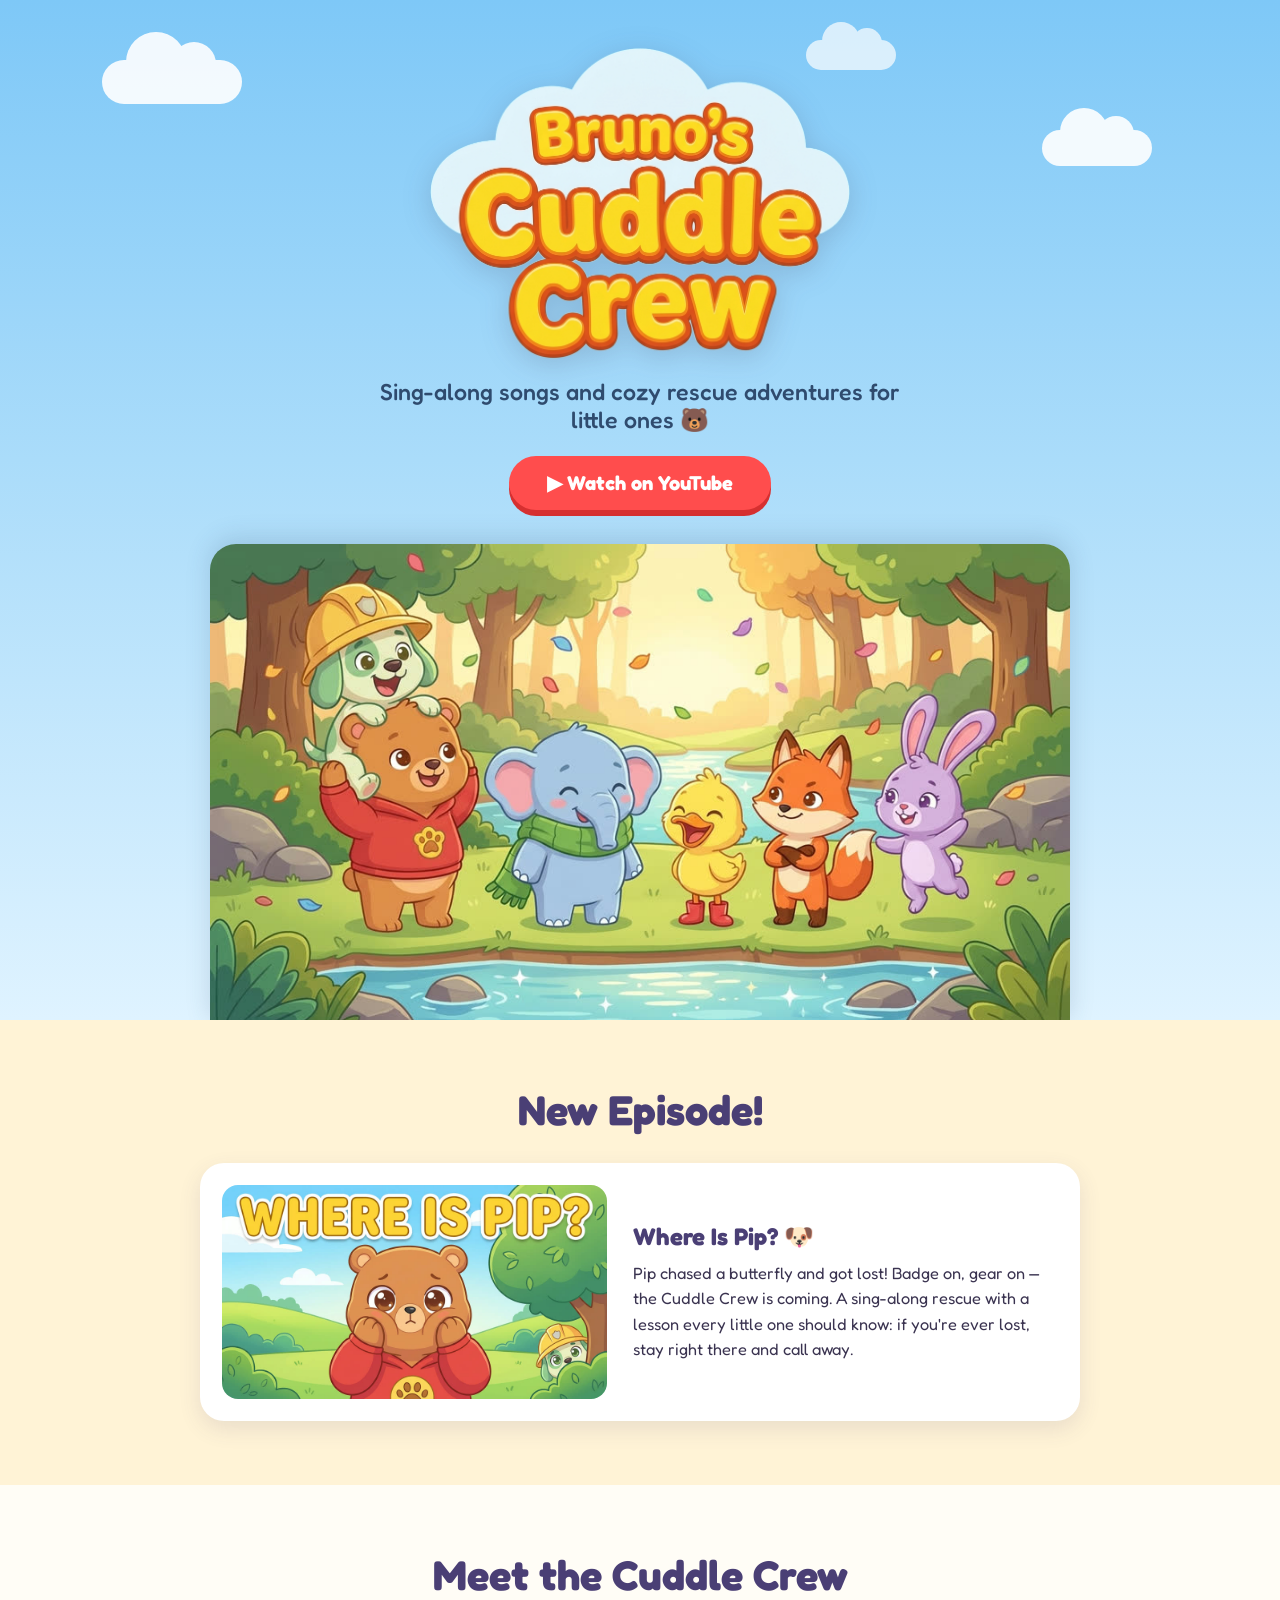
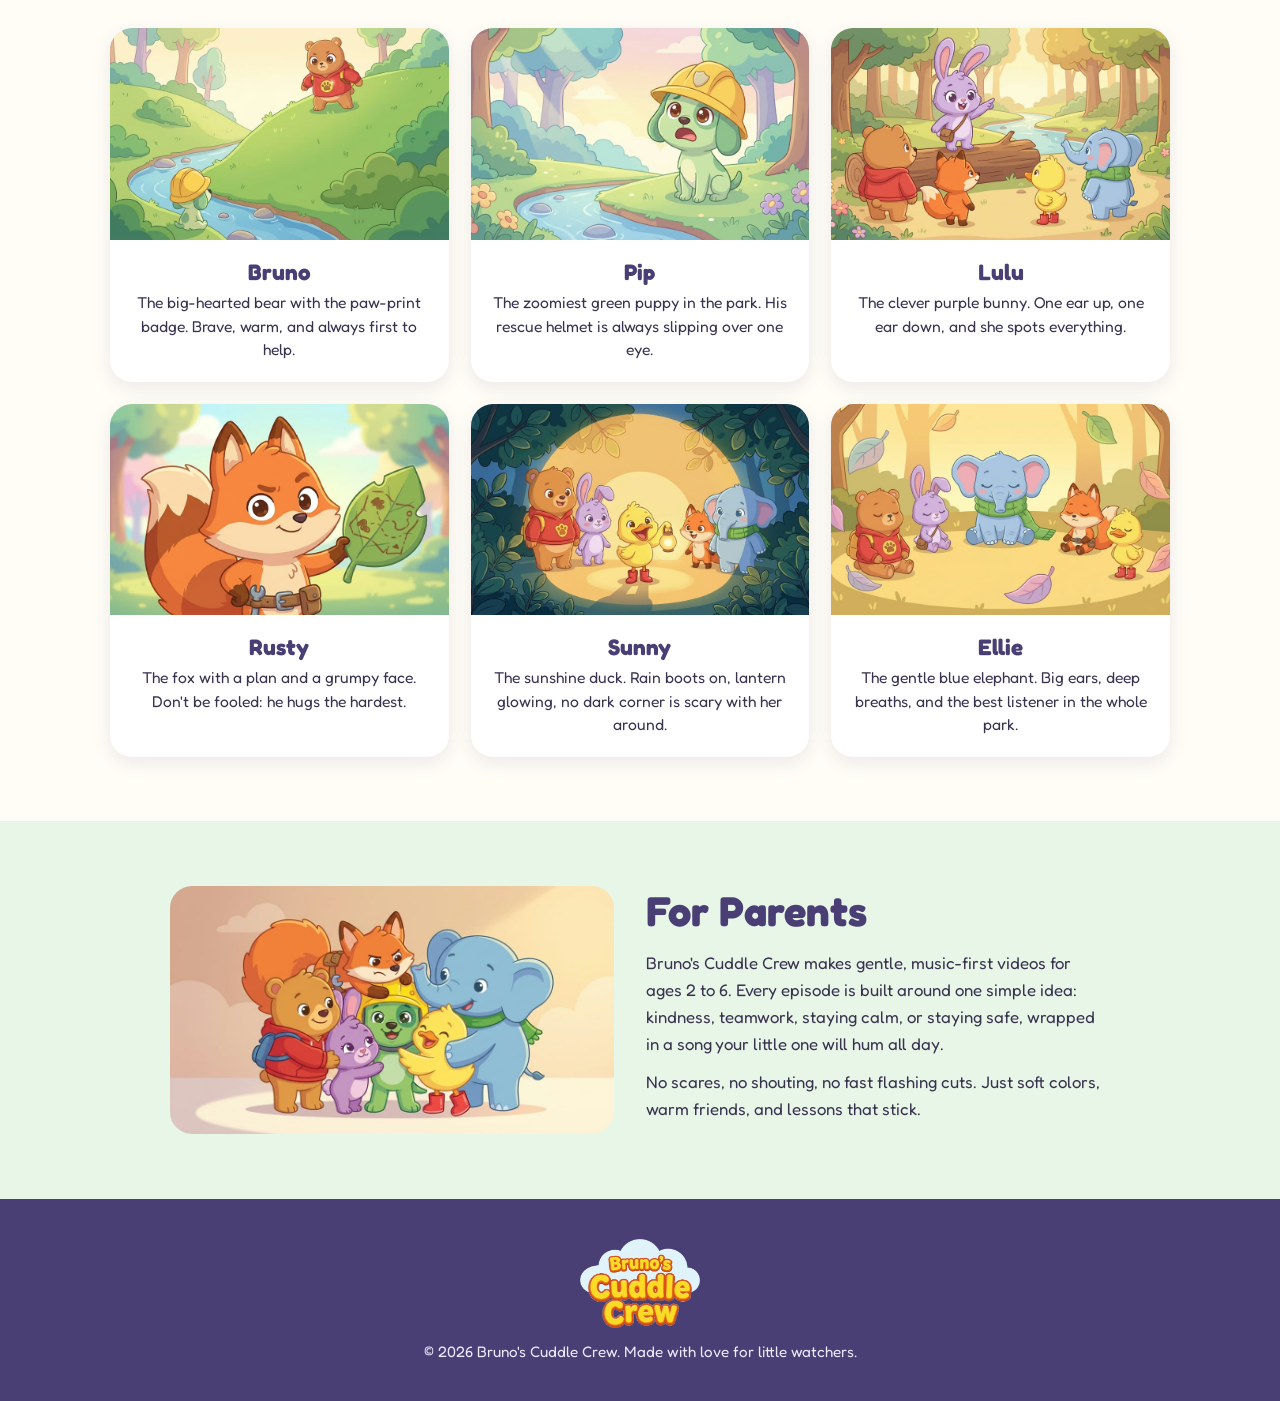
==== index.html @ 0795ad8c "Bruno's Cuddle Crew one-page site v1" ====
<!DOCTYPE html>
<html lang="en">
<head>
<meta charset="UTF-8">
<meta name="viewport" content="width=device-width, initial-scale=1.0">
<title>Bruno's Cuddle Crew — Songs & Adventures for Little Ones</title>
<meta name="description" content="Bruno's Cuddle Crew: sing-along songs and cozy rescue adventures for preschoolers. Meet Bruno, Pip, Lulu, Rusty, Sunny and Ellie!">
<meta property="og:title" content="Bruno's Cuddle Crew">
<meta property="og:description" content="Sing-along songs and cozy adventures for little ones.">
<meta property="og:image" content="https://brunoscuddlecrew.com/assets/hero.jpg">
<meta property="og:url" content="https://brunoscuddlecrew.com">
<link rel="icon" type="image/png" href="assets/logo.png">
<link rel="preconnect" href="https://fonts.googleapis.com">
<link rel="preconnect" href="https://fonts.gstatic.com" crossorigin>
<link href="https://fonts.googleapis.com/css2?family=Fredoka:wght@400;500;600;700&display=swap" rel="stylesheet">
<link rel="stylesheet" href="style.css">
</head>
<body>

<header class="hero">
  <div class="clouds" aria-hidden="true">
    <span class="cloud c1"></span><span class="cloud c2"></span><span class="cloud c3"></span>
  </div>
  <img class="hero-logo" src="assets/logo.png" alt="Bruno's Cuddle Crew logo">
  <p class="tagline">Sing-along songs and cozy rescue adventures for little ones 🐻</p>
  <a class="btn-yt" id="yt-link" href="https://www.youtube.com" target="_blank" rel="noopener">
    ▶ Watch on YouTube
  </a>
  <img class="hero-crew" src="assets/hero.jpg" alt="Bruno, Pip, Lulu, Rusty, Sunny and Ellie standing together by the stream">
</header>

<main>
  <section class="watch">
    <h2>New Episode!</h2>
    <a class="ep-card" id="ep1-link" href="https://www.youtube.com" target="_blank" rel="noopener">
      <img src="assets/ep1_thumb.jpg" alt="Where Is Pip? episode thumbnail">
      <div class="ep-info">
        <h3>Where Is Pip? 🐶</h3>
        <p>Pip chased a butterfly and got lost! Badge on, gear on — the Cuddle Crew is coming. A sing-along rescue with a lesson every little one should know: if you're ever lost, stay right there and call away.</p>
      </div>
    </a>
  </section>

  <section class="crew">
    <h2>Meet the Cuddle Crew</h2>
    <div class="cards">
      <div class="card"><img src="assets/bruno.jpg" alt="Bruno the bear"><h3>Bruno</h3><p>The big-hearted bear with the paw-print badge. Brave, warm, and always first to help.</p></div>
      <div class="card"><img src="assets/pip.jpg" alt="Pip the puppy"><h3>Pip</h3><p>The zoomiest green puppy in the park. His rescue helmet is always slipping over one eye.</p></div>
      <div class="card"><img src="assets/lulu.jpg" alt="Lulu the bunny"><h3>Lulu</h3><p>The clever purple bunny. One ear up, one ear down, and she spots everything.</p></div>
      <div class="card"><img src="assets/rusty.jpg" alt="Rusty the fox"><h3>Rusty</h3><p>The fox with a plan and a grumpy face. Don't be fooled: he hugs the hardest.</p></div>
      <div class="card"><img src="assets/sunny.jpg" alt="Sunny the duck"><h3>Sunny</h3><p>The sunshine duck. Rain boots on, lantern glowing, no dark corner is scary with her around.</p></div>
      <div class="card"><img src="assets/ellie.jpg" alt="Ellie the elephant"><h3>Ellie</h3><p>The gentle blue elephant. Big ears, deep breaths, and the best listener in the whole park.</p></div>
    </div>
  </section>

  <section class="parents">
    <div class="parents-inner">
      <img src="assets/hug.jpg" alt="The whole crew in a big group hug">
      <div>
        <h2>For Parents</h2>
        <p>Bruno's Cuddle Crew makes gentle, music-first videos for ages 2 to 6. Every episode is built around one simple idea: kindness, teamwork, staying calm, or staying safe, wrapped in a song your little one will hum all day.</p>
        <p>No scares, no shouting, no fast flashing cuts. Just soft colors, warm friends, and lessons that stick.</p>
      </div>
    </div>
  </section>
</main>

<footer>
  <img src="assets/logo.png" alt="" class="foot-logo">
  <p>© 2026 Bruno's Cuddle Crew. Made with love for little watchers.</p>
</footer>

</body>
</html>
---- style.css ----
* { margin: 0; padding: 0; box-sizing: border-box; }

body {
  font-family: 'Fredoka', sans-serif;
  color: #3a3350;
  background: #fffdf6;
}

h2 {
  font-size: clamp(1.8rem, 4vw, 2.6rem);
  font-weight: 700;
  text-align: center;
  color: #4a3f75;
  margin-bottom: 28px;
}

/* Hero */
.hero {
  position: relative;
  overflow: hidden;
  text-align: center;
  padding: 48px 20px 0;
  background: linear-gradient(180deg, #7ec8f7 0%, #aadcfa 45%, #dff3ff 100%);
}

.cloud {
  position: absolute;
  background: #fff;
  border-radius: 100px;
  opacity: .9;
}
.cloud::before, .cloud::after {
  content: '';
  position: absolute;
  background: #fff;
  border-radius: 50%;
}
.c1 { width: 140px; height: 44px; top: 60px; left: 8%; }
.c1::before { width: 60px; height: 60px; top: -28px; left: 24px; }
.c1::after { width: 44px; height: 44px; top: -18px; left: 70px; }
.c2 { width: 110px; height: 36px; top: 130px; right: 10%; }
.c2::before { width: 48px; height: 48px; top: -22px; left: 18px; }
.c2::after { width: 36px; height: 36px; top: -14px; left: 56px; }
.c3 { width: 90px; height: 30px; top: 40px; right: 30%; opacity: .7; }
.c3::before { width: 38px; height: 38px; top: -18px; left: 16px; }
.c3::after { width: 30px; height: 30px; top: -12px; left: 46px; }

.hero-logo {
  position: relative;
  width: min(420px, 78vw);
  filter: drop-shadow(0 6px 14px rgba(58, 51, 80, .18));
}

.tagline {
  position: relative;
  font-size: clamp(1.1rem, 2.6vw, 1.45rem);
  font-weight: 500;
  color: #2f4b6e;
  margin: 14px auto 22px;
  max-width: 560px;
}

.btn-yt {
  position: relative;
  display: inline-block;
  background: #ff4d4d;
  color: #fff;
  text-decoration: none;
  font-weight: 700;
  font-size: 1.25rem;
  padding: 15px 38px;
  border-radius: 999px;
  box-shadow: 0 6px 0 #d63030;
  transition: transform .12s, box-shadow .12s;
}
.btn-yt:hover { transform: translateY(2px); box-shadow: 0 4px 0 #d63030; }

.hero-crew {
  position: relative;
  display: block;
  width: min(860px, 94vw);
  margin: 34px auto -4px;
  border-radius: 26px 26px 0 0;
  box-shadow: 0 -6px 24px rgba(47, 75, 110, .18);
}

/* Watch */
.watch { padding: 64px 20px; background: #fff3d6; }
.ep-card {
  display: flex;
  gap: 26px;
  align-items: center;
  max-width: 880px;
  margin: 0 auto;
  background: #fff;
  border-radius: 24px;
  padding: 22px;
  text-decoration: none;
  color: inherit;
  box-shadow: 0 8px 22px rgba(74, 63, 117, .12);
  transition: transform .15s;
}
.ep-card:hover { transform: scale(1.015); }
.ep-card img { width: 46%; border-radius: 16px; }
.ep-info h3 { font-size: 1.5rem; color: #4a3f75; margin-bottom: 10px; }
.ep-info p { font-size: 1.02rem; line-height: 1.55; }

/* Crew cards */
.crew { padding: 64px 20px; }
.cards {
  display: grid;
  grid-template-columns: repeat(auto-fit, minmax(250px, 1fr));
  gap: 22px;
  max-width: 1060px;
  margin: 0 auto;
}
.card {
  background: #fff;
  border-radius: 22px;
  overflow: hidden;
  box-shadow: 0 6px 18px rgba(74, 63, 117, .10);
  text-align: center;
  padding-bottom: 20px;
}
.card img { width: 100%; aspect-ratio: 16/10; object-fit: cover; }
.card h3 { font-size: 1.4rem; color: #4a3f75; margin: 14px 0 6px; }
.card p { font-size: .98rem; line-height: 1.5; padding: 0 18px; }

/* Parents */
.parents { padding: 64px 20px; background: #e8f6e8; }
.parents-inner {
  display: flex;
  gap: 32px;
  align-items: center;
  max-width: 940px;
  margin: 0 auto;
  flex-wrap: wrap;
}
.parents-inner img {
  width: min(380px, 100%);
  border-radius: 22px;
  flex: 1 1 300px;
}
.parents-inner div { flex: 1 1 320px; }
.parents-inner h2 { text-align: left; margin-bottom: 14px; }
.parents-inner p { font-size: 1.05rem; line-height: 1.6; margin-bottom: 12px; }

/* Footer */
footer {
  text-align: center;
  padding: 40px 20px;
  background: #4a3f75;
  color: #efeafd;
}
.foot-logo { width: 120px; margin-bottom: 10px; }
footer p { font-size: .95rem; }

@media (max-width: 640px) {
  .ep-card { flex-direction: column; }
  .ep-card img { width: 100%; }
}
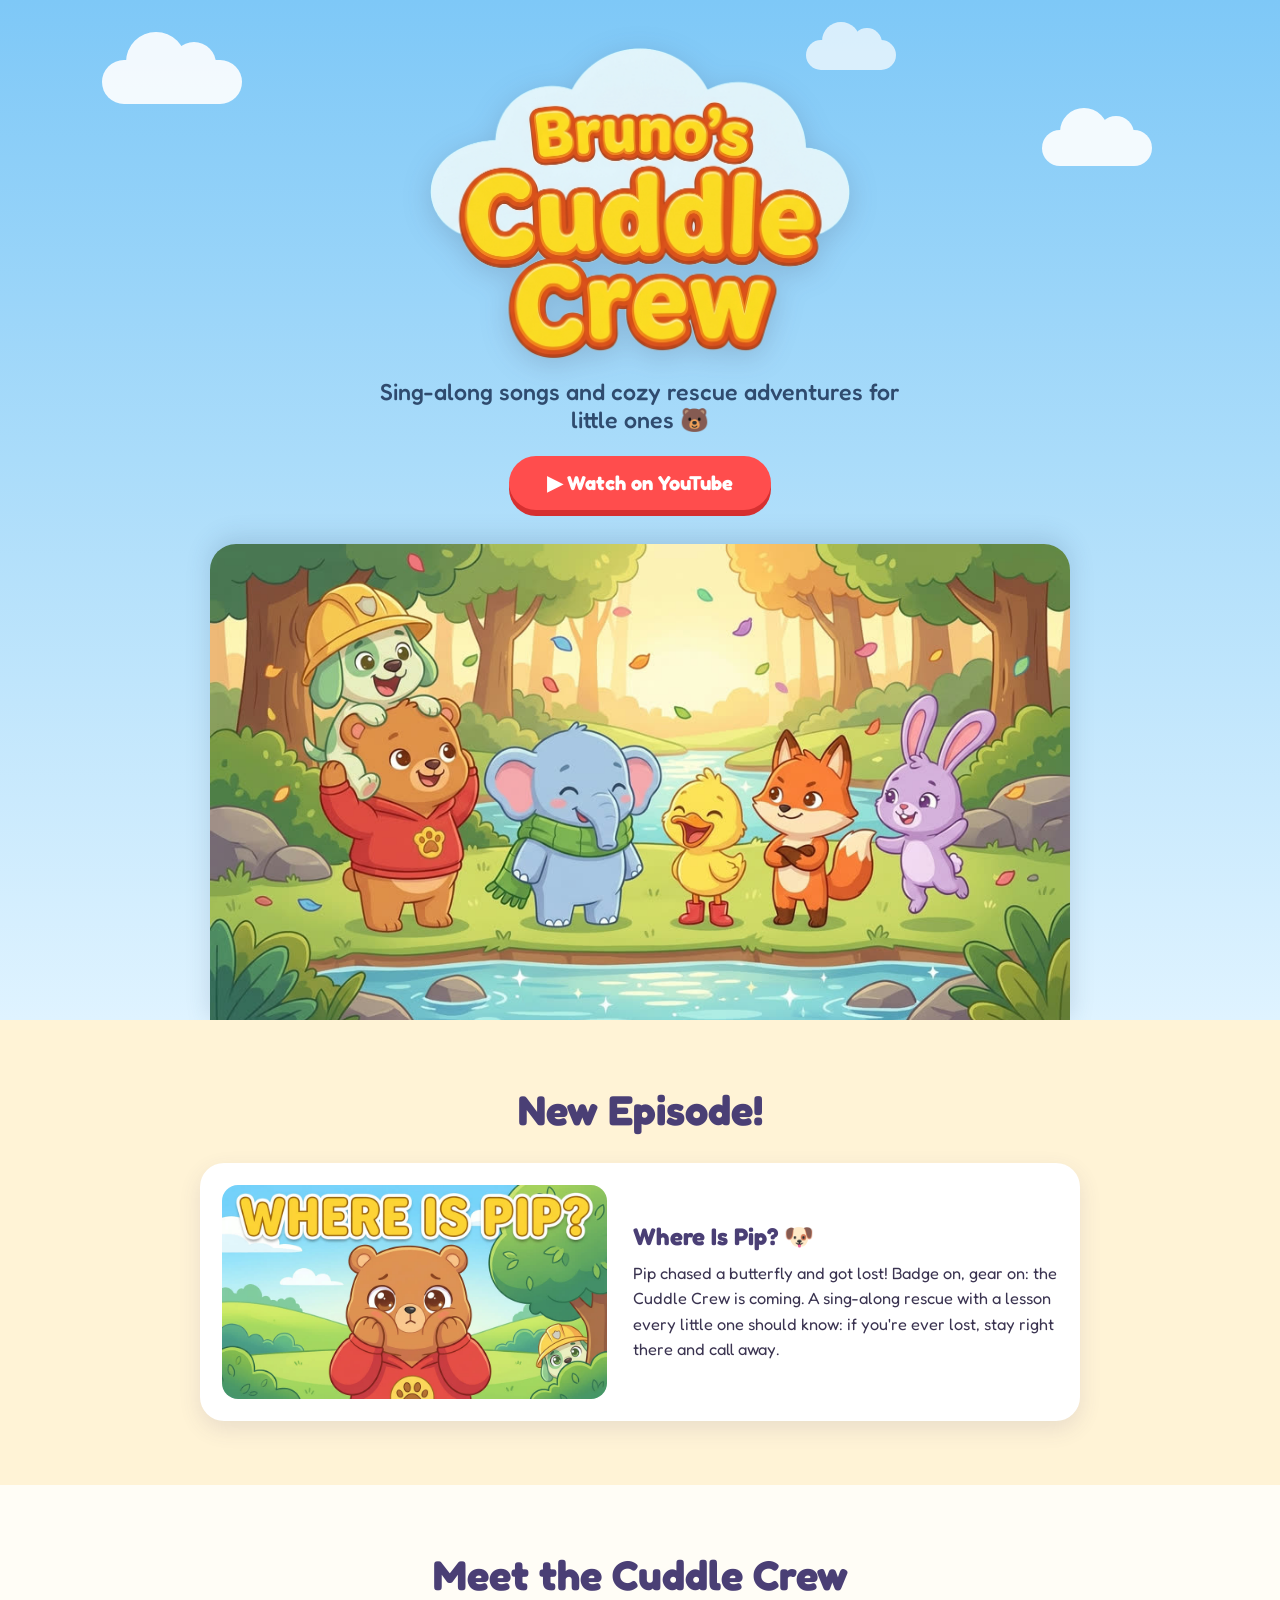
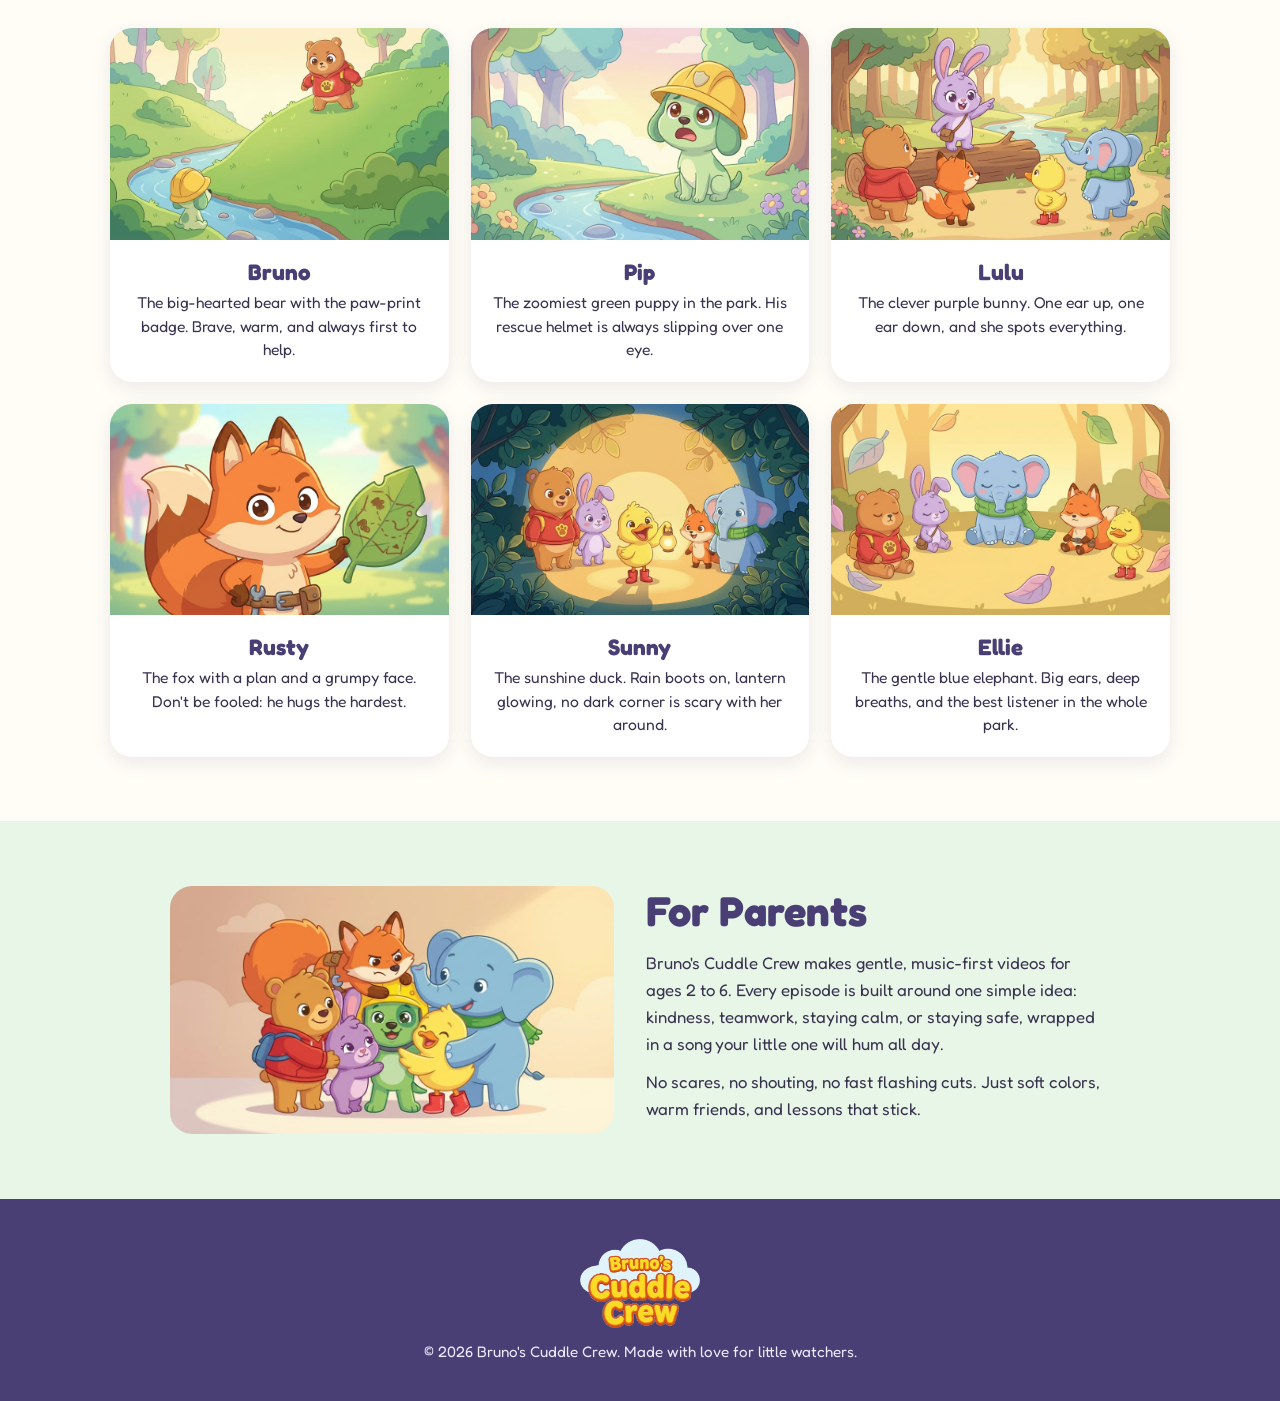
==== commit c39fdba5: "Add CNAME for brunoscuddlecrew.com, copy fix" ====
--- a/index.html
+++ b/index.html
@@ -23,7 +23,7 @@
   </div>
   <img class="hero-logo" src="assets/logo.png" alt="Bruno's Cuddle Crew logo">
   <p class="tagline">Sing-along songs and cozy rescue adventures for little ones 🐻</p>
-  <a class="btn-yt" id="yt-link" href="https://www.youtube.com" target="_blank" rel="noopener">
+  <a class="btn-yt" id="yt-link" href="https://www.youtube.com/@BrunosCuddleCrew" target="_blank" rel="noopener">
     ▶ Watch on YouTube
   </a>
   <img class="hero-crew" src="assets/hero.jpg" alt="Bruno, Pip, Lulu, Rusty, Sunny and Ellie standing together by the stream">
@@ -32,11 +32,11 @@
 <main>
   <section class="watch">
     <h2>New Episode!</h2>
-    <a class="ep-card" id="ep1-link" href="https://www.youtube.com" target="_blank" rel="noopener">
+    <a class="ep-card" id="ep1-link" href="https://www.youtube.com/@BrunosCuddleCrew" target="_blank" rel="noopener">
       <img src="assets/ep1_thumb.jpg" alt="Where Is Pip? episode thumbnail">
       <div class="ep-info">
         <h3>Where Is Pip? 🐶</h3>
-        <p>Pip chased a butterfly and got lost! Badge on, gear on — the Cuddle Crew is coming. A sing-along rescue with a lesson every little one should know: if you're ever lost, stay right there and call away.</p>
+        <p>Pip chased a butterfly and got lost! Badge on, gear on: the Cuddle Crew is coming. A sing-along rescue with a lesson every little one should know: if you're ever lost, stay right there and call away.</p>
       </div>
     </a>
   </section>
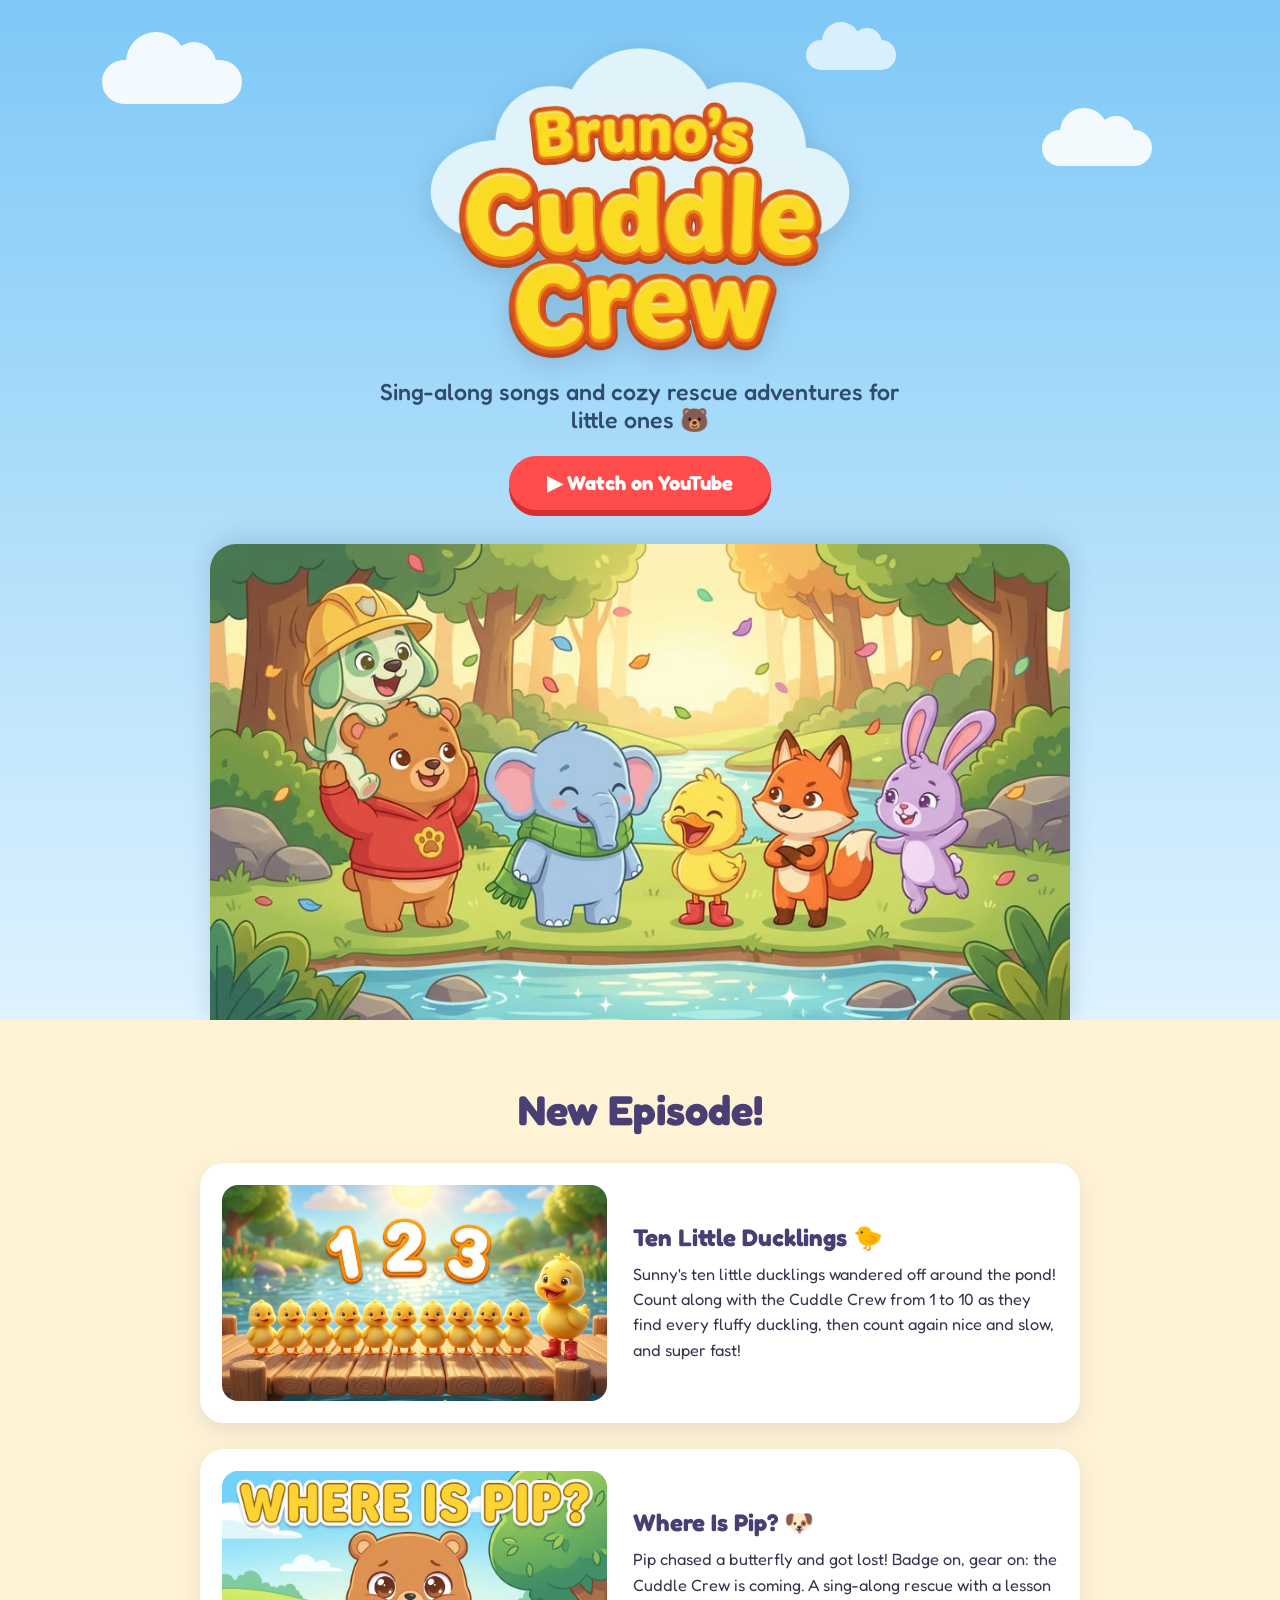
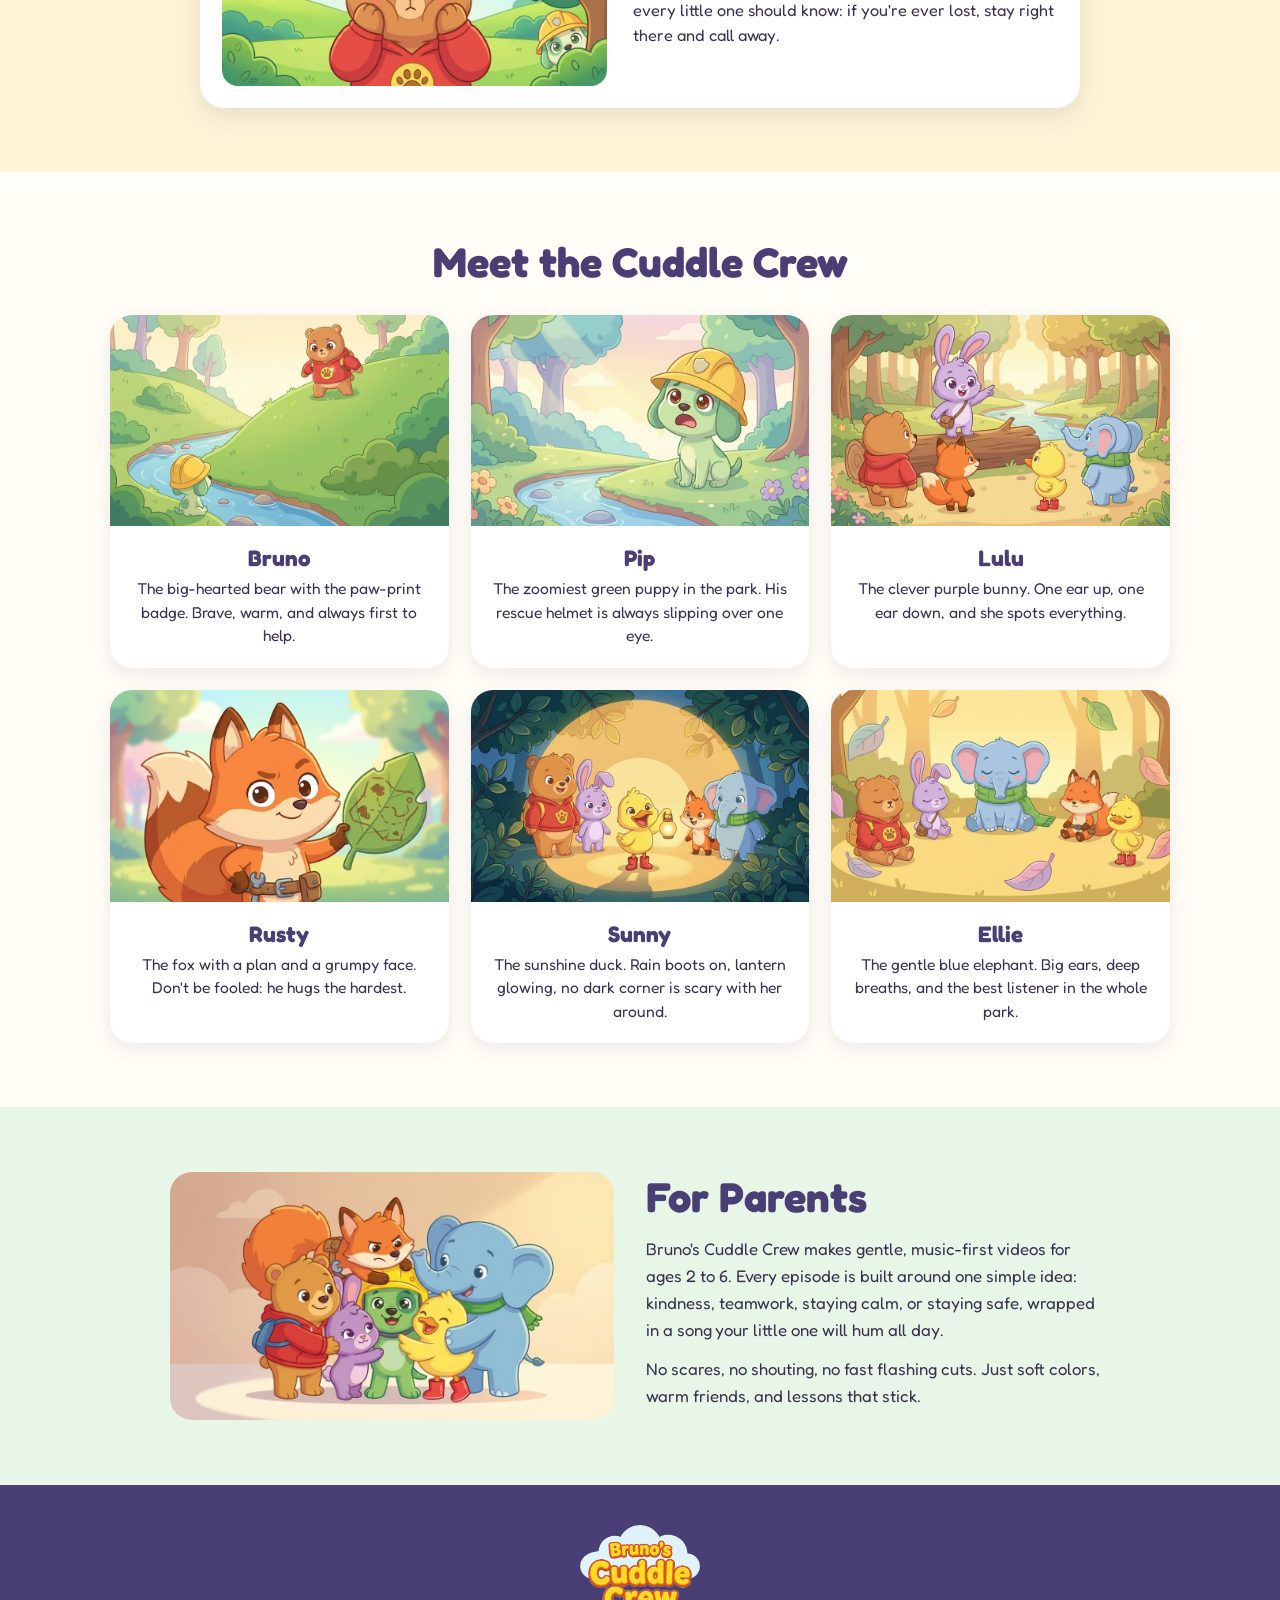
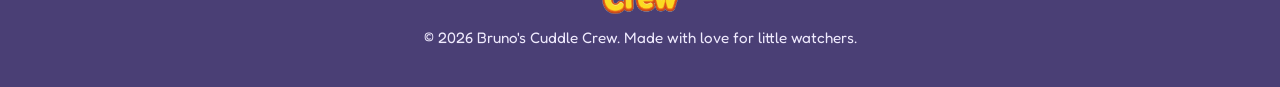
==== commit 4e42a964: "Add Ten Little Ducklings episode card, link Where Is Pip to its video" ====
--- a/index.html
+++ b/index.html
@@ -32,7 +32,14 @@
 <main>
   <section class="watch">
     <h2>New Episode!</h2>
-    <a class="ep-card" id="ep1-link" href="https://www.youtube.com/@BrunosCuddleCrew" target="_blank" rel="noopener">
+    <a class="ep-card" id="ep2-link" href="https://youtu.be/UsX-6YRcGUA" target="_blank" rel="noopener">
+      <img src="assets/ducklings_thumb.jpg" alt="Ten Little Ducklings episode thumbnail">
+      <div class="ep-info">
+        <h3>Ten Little Ducklings 🐤</h3>
+        <p>Sunny's ten little ducklings wandered off around the pond! Count along with the Cuddle Crew from 1 to 10 as they find every fluffy duckling, then count again nice and slow, and super fast!</p>
+      </div>
+    </a>
+    <a class="ep-card" id="ep1-link" href="https://youtu.be/b7LhZyngtzA" target="_blank" rel="noopener">
       <img src="assets/ep1_thumb.jpg" alt="Where Is Pip? episode thumbnail">
       <div class="ep-info">
         <h3>Where Is Pip? 🐶</h3>
--- a/style.css
+++ b/style.css
@@ -101,6 +101,7 @@
   transition: transform .15s;
 }
 .ep-card:hover { transform: scale(1.015); }
+.ep-card + .ep-card { margin-top: 26px; }
 .ep-card img { width: 46%; border-radius: 16px; }
 .ep-info h3 { font-size: 1.5rem; color: #4a3f75; margin-bottom: 10px; }
 .ep-info p { font-size: 1.02rem; line-height: 1.55; }
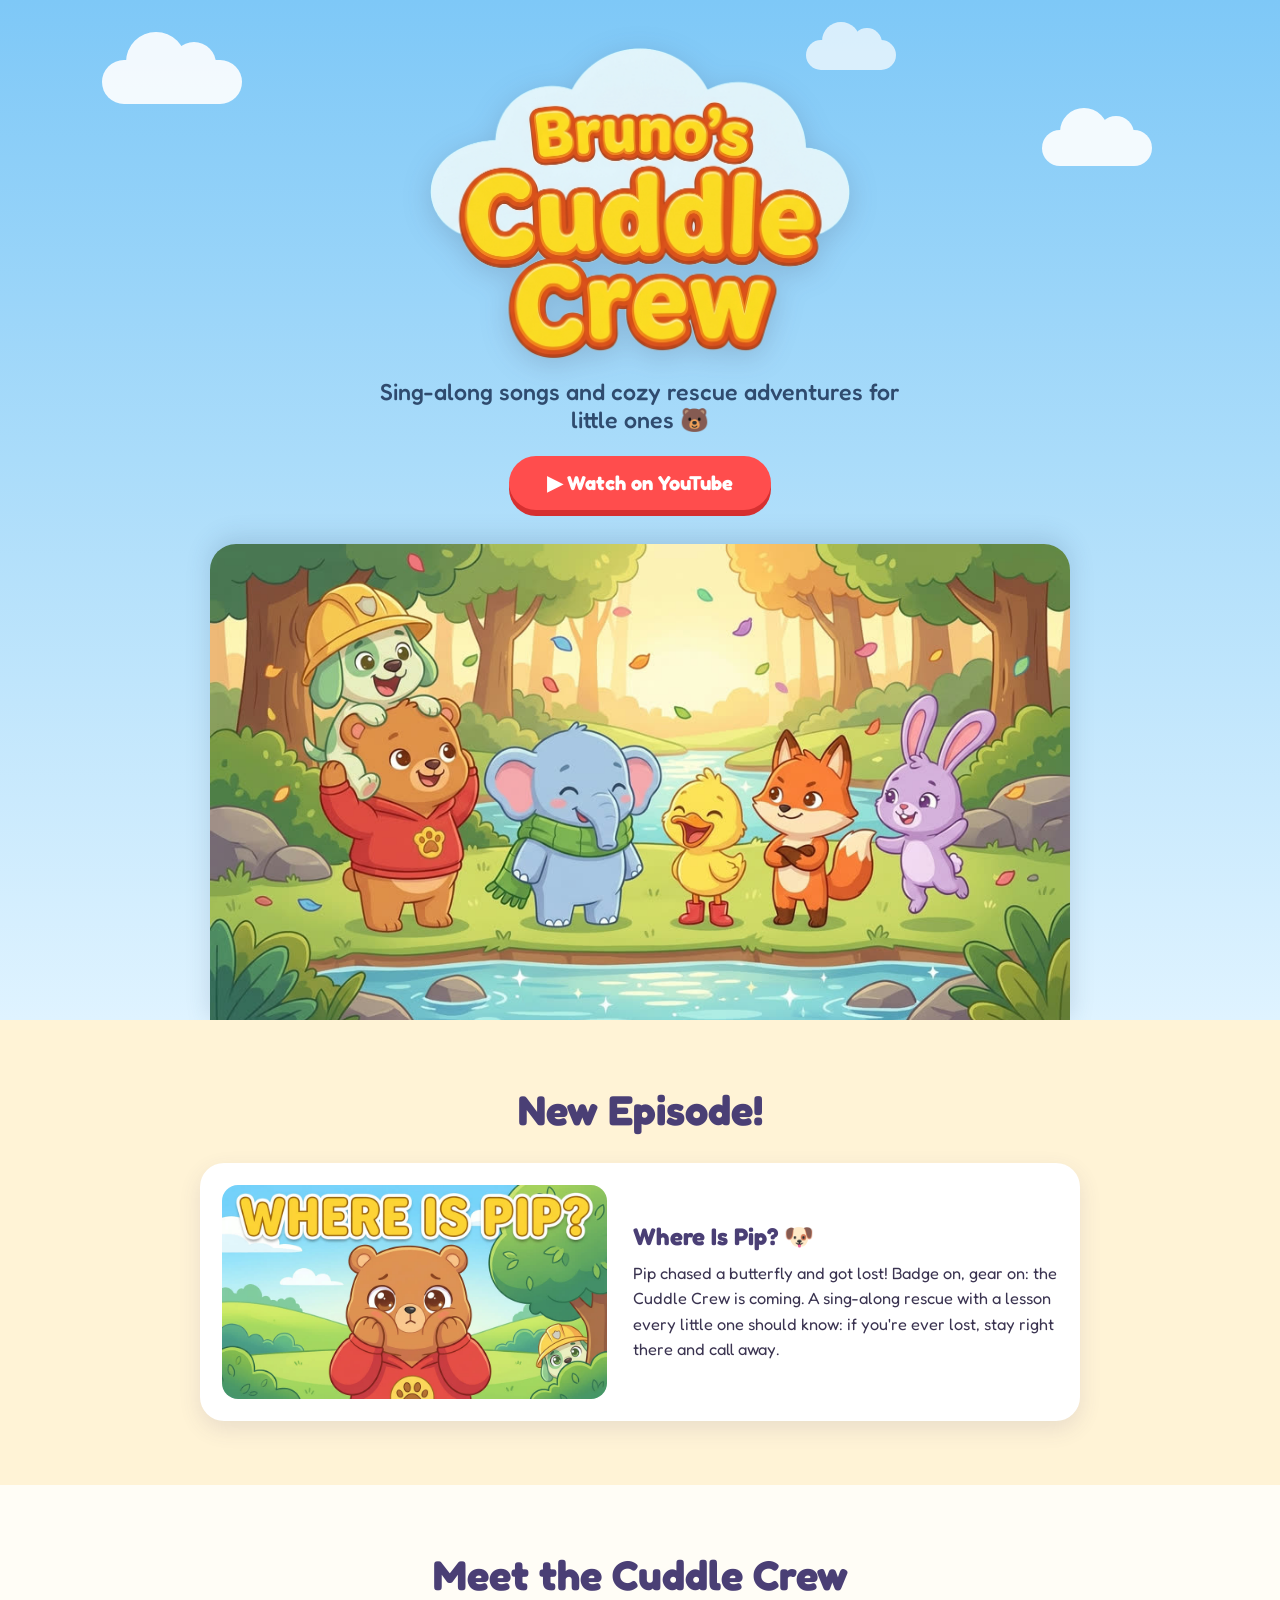
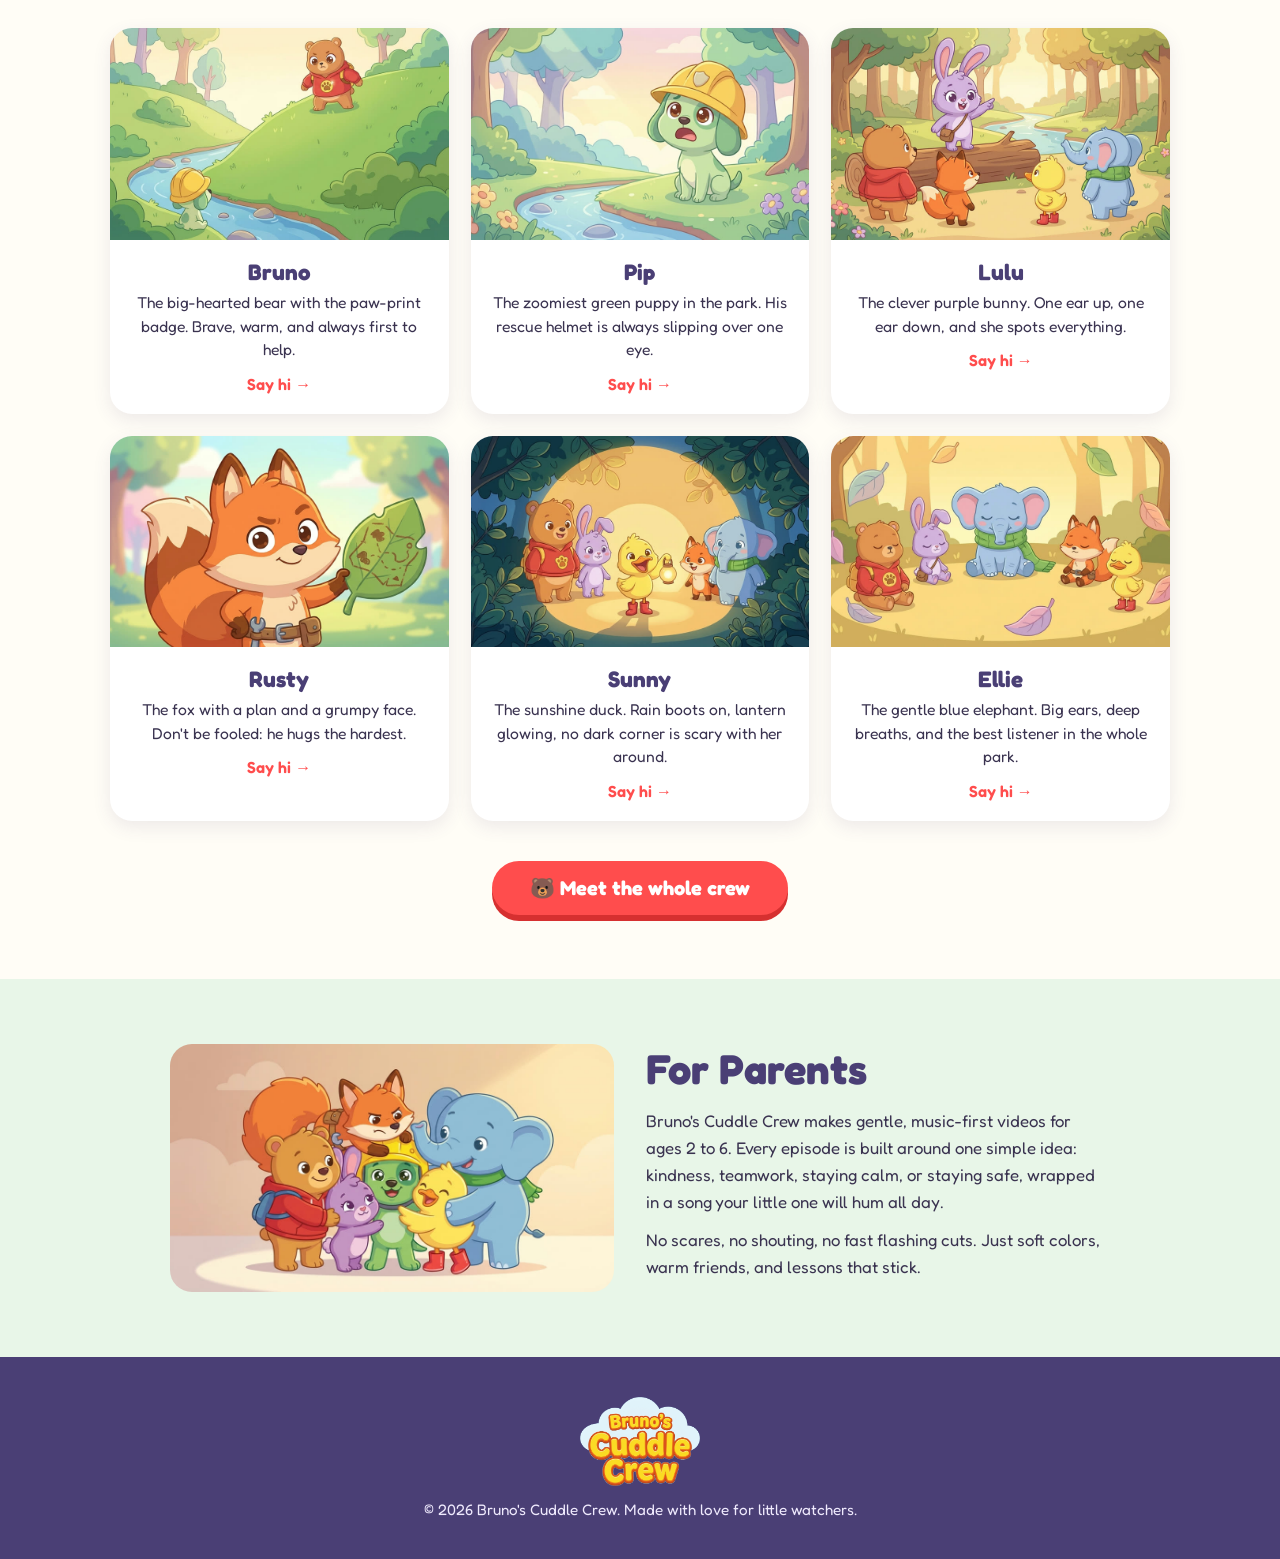
==== commit c38d172f: "Add crew hub + six character pages, gate Ducklings card until publish day" ====
--- a/index.html
+++ b/index.html
@@ -32,6 +32,8 @@
 <main>
   <section class="watch">
     <h2>New Episode!</h2>
+    <!-- PUBLISH-DAY GATE: re-add on the video's publish day (Fatih rule 2026-07-11).
+         Ten Little Ducklings card goes live 2026-07-13 (youtu.be/UsX-6YRcGUA, publishAt 20:30Z):
     <a class="ep-card" id="ep2-link" href="https://youtu.be/UsX-6YRcGUA" target="_blank" rel="noopener">
       <img src="assets/ducklings_thumb.jpg" alt="Ten Little Ducklings episode thumbnail">
       <div class="ep-info">
@@ -39,6 +41,7 @@
         <p>Sunny's ten little ducklings wandered off around the pond! Count along with the Cuddle Crew from 1 to 10 as they find every fluffy duckling, then count again nice and slow, and super fast!</p>
       </div>
     </a>
+    -->
     <a class="ep-card" id="ep1-link" href="https://youtu.be/b7LhZyngtzA" target="_blank" rel="noopener">
       <img src="assets/ep1_thumb.jpg" alt="Where Is Pip? episode thumbnail">
       <div class="ep-info">
@@ -51,13 +54,14 @@
   <section class="crew">
     <h2>Meet the Cuddle Crew</h2>
     <div class="cards">
-      <div class="card"><img src="assets/bruno.jpg" alt="Bruno the bear"><h3>Bruno</h3><p>The big-hearted bear with the paw-print badge. Brave, warm, and always first to help.</p></div>
-      <div class="card"><img src="assets/pip.jpg" alt="Pip the puppy"><h3>Pip</h3><p>The zoomiest green puppy in the park. His rescue helmet is always slipping over one eye.</p></div>
-      <div class="card"><img src="assets/lulu.jpg" alt="Lulu the bunny"><h3>Lulu</h3><p>The clever purple bunny. One ear up, one ear down, and she spots everything.</p></div>
-      <div class="card"><img src="assets/rusty.jpg" alt="Rusty the fox"><h3>Rusty</h3><p>The fox with a plan and a grumpy face. Don't be fooled: he hugs the hardest.</p></div>
-      <div class="card"><img src="assets/sunny.jpg" alt="Sunny the duck"><h3>Sunny</h3><p>The sunshine duck. Rain boots on, lantern glowing, no dark corner is scary with her around.</p></div>
-      <div class="card"><img src="assets/ellie.jpg" alt="Ellie the elephant"><h3>Ellie</h3><p>The gentle blue elephant. Big ears, deep breaths, and the best listener in the whole park.</p></div>
+      <a class="card" href="crew/bruno/"><img src="assets/bruno.jpg" alt="Bruno the bear"><h3>Bruno</h3><p>The big-hearted bear with the paw-print badge. Brave, warm, and always first to help.</p><span class="card-cta">Say hi →</span></a>
+      <a class="card" href="crew/pip/"><img src="assets/pip.jpg" alt="Pip the puppy"><h3>Pip</h3><p>The zoomiest green puppy in the park. His rescue helmet is always slipping over one eye.</p><span class="card-cta">Say hi →</span></a>
+      <a class="card" href="crew/lulu/"><img src="assets/lulu.jpg" alt="Lulu the bunny"><h3>Lulu</h3><p>The clever purple bunny. One ear up, one ear down, and she spots everything.</p><span class="card-cta">Say hi →</span></a>
+      <a class="card" href="crew/rusty/"><img src="assets/rusty.jpg" alt="Rusty the fox"><h3>Rusty</h3><p>The fox with a plan and a grumpy face. Don't be fooled: he hugs the hardest.</p><span class="card-cta">Say hi →</span></a>
+      <a class="card" href="crew/sunny/"><img src="assets/sunny.jpg" alt="Sunny the duck"><h3>Sunny</h3><p>The sunshine duck. Rain boots on, lantern glowing, no dark corner is scary with her around.</p><span class="card-cta">Say hi →</span></a>
+      <a class="card" href="crew/ellie/"><img src="assets/ellie.jpg" alt="Ellie the elephant"><h3>Ellie</h3><p>The gentle blue elephant. Big ears, deep breaths, and the best listener in the whole park.</p><span class="card-cta">Say hi →</span></a>
     </div>
+    <p class="crew-foot"><a class="btn-yt" href="crew/">🐻 Meet the whole crew</a></p>
   </section>
 
   <section class="parents">
--- a/style.css
+++ b/style.css
@@ -160,3 +160,78 @@
   .ep-card { flex-direction: column; }
   .ep-card img { width: 100%; }
 }
+
+/* Crew hub + character pages */
+.hero-small { padding: 32px 20px 40px; }
+.hero-logo-small { width: min(260px, 56vw); }
+.page-title {
+  position: relative;
+  font-size: clamp(2rem, 5vw, 3rem);
+  font-weight: 700;
+  color: #4a3f75;
+  margin-top: 18px;
+}
+a.card { text-decoration: none; color: inherit; transition: transform .15s; }
+a.card:hover { transform: translateY(-4px); }
+.card-cta {
+  display: inline-block;
+  margin-top: 12px;
+  font-weight: 600;
+  color: #ff4d4d;
+}
+.crew-foot { text-align: center; margin-top: 40px; }
+
+.char-page { max-width: 940px; margin: 0 auto; padding: 48px 20px 64px; }
+.back-link {
+  display: inline-block;
+  margin-bottom: 26px;
+  text-decoration: none;
+  font-weight: 600;
+  color: #4a3f75;
+}
+.back-link:hover { color: #ff4d4d; }
+.char-hero {
+  display: flex;
+  gap: 32px;
+  align-items: center;
+  flex-wrap: wrap;
+}
+.char-hero img {
+  width: min(400px, 100%);
+  flex: 1 1 300px;
+  border-radius: 22px;
+  box-shadow: 0 8px 22px rgba(74, 63, 117, .14);
+}
+.char-hero div { flex: 1 1 320px; }
+.char-hero h1 { font-size: clamp(2.2rem, 5vw, 3rem); color: #4a3f75; }
+.char-tag {
+  font-size: 1.2rem;
+  font-weight: 600;
+  color: #ff4d4d;
+  margin: 4px 0 14px;
+}
+.char-hero p { font-size: 1.05rem; line-height: 1.6; margin-bottom: 12px; }
+.char-facts {
+  background: #fff3d6;
+  border-radius: 22px;
+  padding: 30px 34px;
+  margin-top: 40px;
+}
+.char-facts h2 { text-align: left; font-size: 1.5rem; margin-bottom: 16px; }
+.char-facts ul { list-style: none; }
+.char-facts li { font-size: 1.05rem; line-height: 1.9; }
+.char-lyric {
+  margin-top: 18px;
+  padding: 14px 20px;
+  background: #fff;
+  border-left: 6px solid #ff4d4d;
+  border-radius: 12px;
+  font-size: 1.05rem;
+  font-style: italic;
+  color: #4a3f75;
+}
+.char-cta { text-align: center; margin-top: 40px; }
+.char-next { text-align: center; margin-top: 22px; }
+.char-next a { font-weight: 600; color: #4a3f75; text-decoration: none; }
+.char-next a:hover { color: #ff4d4d; }
+.foot-links a { color: #efeafd; }
